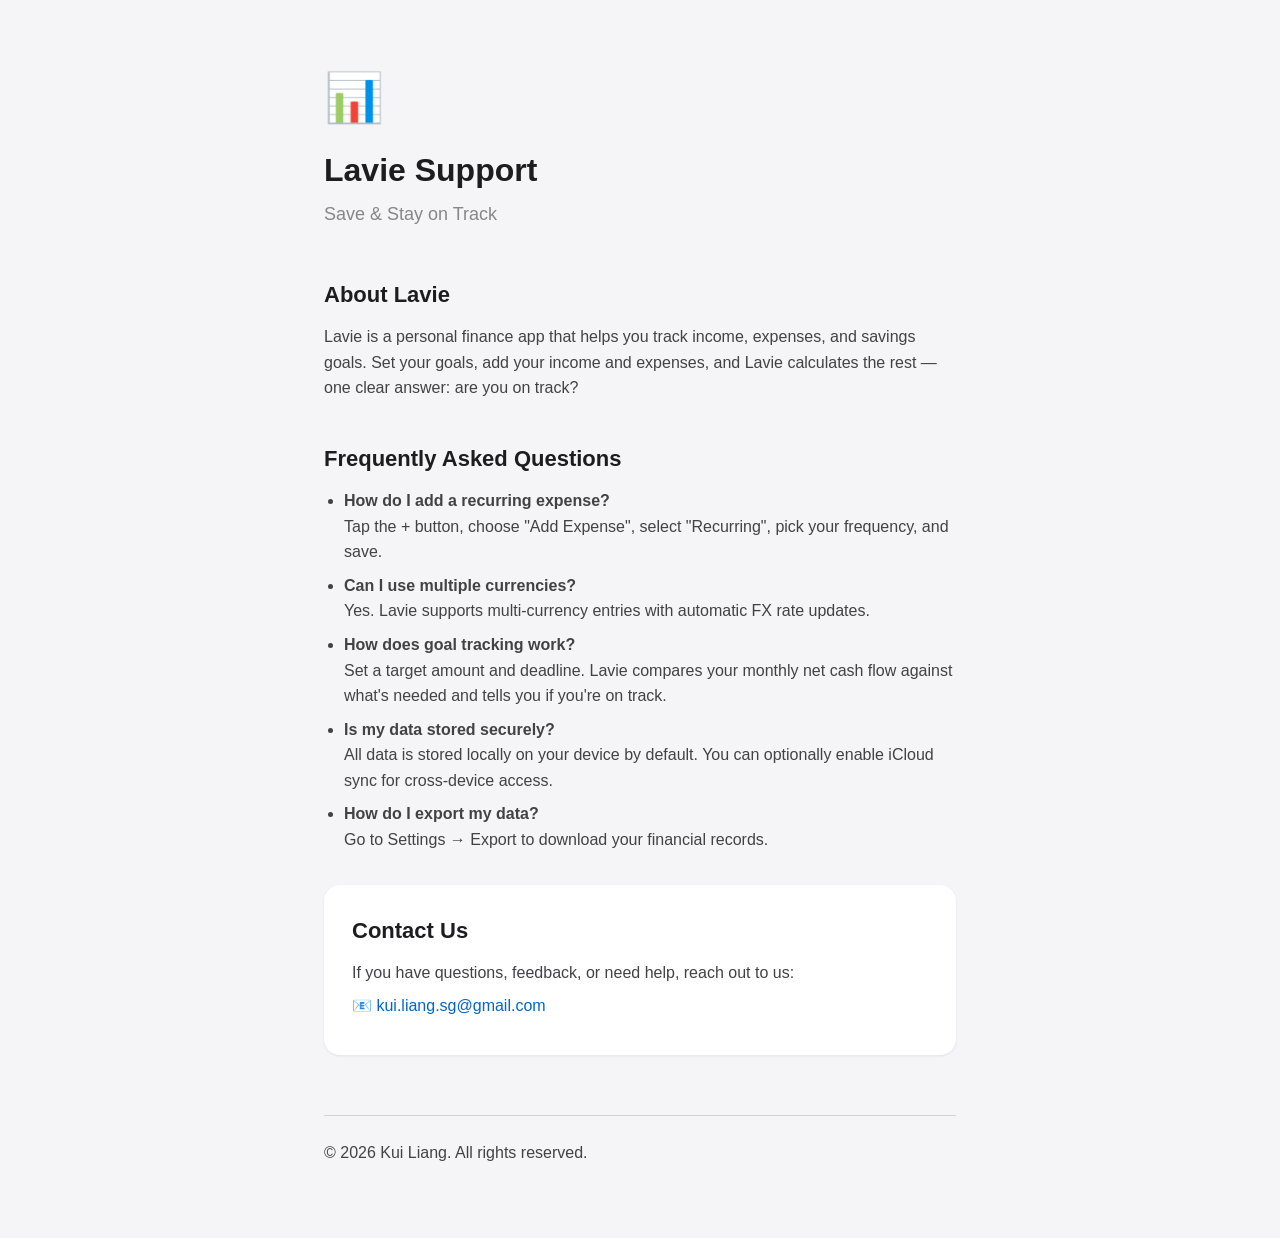
==== index.html @ 5d614c37 "Add initial index.html for Lavie Support page This file contains the HTML structure for the Lavie Su" ====
<!DOCTYPE html>
<html lang="en">
<head>
  <meta charset="UTF-8">
  <meta name="viewport" content="width=device-width, initial-scale=1.0">
  <title>Lavie - Support</title>
  <style>
    * { margin: 0; padding: 0; box-sizing: border-box; }
    body {
      font-family: -apple-system, BlinkMacSystemFont, 'SF Pro Display', 'Helvetica Neue', sans-serif;
      background: #f5f5f7;
      color: #1d1d1f;
      line-height: 1.6;
    }
    .container {
      max-width: 680px;
      margin: 0 auto;
      padding: 60px 24px;
    }
    .logo {
      font-size: 48px;
      margin-bottom: 8px;
    }
    h1 {
      font-size: 32px;
      font-weight: 700;
      margin-bottom: 4px;
    }
    .subtitle {
      color: #86868b;
      font-size: 18px;
      margin-bottom: 48px;
    }
    h2 {
      font-size: 22px;
      font-weight: 600;
      margin-top: 40px;
      margin-bottom: 12px;
    }
    p, li {
      font-size: 16px;
      color: #424245;
      margin-bottom: 12px;
    }
    ul { padding-left: 20px; }
    li { margin-bottom: 8px; }
    a { color: #0066cc; text-decoration: none; }
    a:hover { text-decoration: underline; }
    .contact-card {
      background: #fff;
      border-radius: 16px;
      padding: 28px;
      margin-top: 32px;
      box-shadow: 0 1px 3px rgba(0,0,0,0.08);
    }
    .contact-card p { margin-bottom: 8px; }
    .footer {
      margin-top: 60px;
      padding-top: 24px;
      border-top: 1px solid #d2d2d7;
      color: #86868b;
      font-size: 13px;
    }
  </style>
</head>
<body>
  <div class="container">
    <div class="logo">📊</div>
    <h1>Lavie Support</h1>
    <p class="subtitle">Save &amp; Stay on Track</p>

    <h2>About Lavie</h2>
    <p>Lavie is a personal finance app that helps you track income, expenses, and savings goals. Set your goals, add your income and expenses, and Lavie calculates the rest — one clear answer: are you on track?</p>

    <h2>Frequently Asked Questions</h2>
    <ul>
      <li><strong>How do I add a recurring expense?</strong><br>Tap the + button, choose "Add Expense", select "Recurring", pick your frequency, and save.</li>
      <li><strong>Can I use multiple currencies?</strong><br>Yes. Lavie supports multi-currency entries with automatic FX rate updates.</li>
      <li><strong>How does goal tracking work?</strong><br>Set a target amount and deadline. Lavie compares your monthly net cash flow against what's needed and tells you if you're on track.</li>
      <li><strong>Is my data stored securely?</strong><br>All data is stored locally on your device by default. You can optionally enable iCloud sync for cross-device access.</li>
      <li><strong>How do I export my data?</strong><br>Go to Settings → Export to download your financial records.</li>
    </ul>

    <div class="contact-card">
      <h2 style="margin-top:0">Contact Us</h2>
      <p>If you have questions, feedback, or need help, reach out to us:</p>
      <p>📧 <a href="mailto:kui.liang.sg@gmail.com">kui.liang.sg@gmail.com</a></p>
    </div>

    <div class="footer">
      <p>© 2026 Kui Liang. All rights reserved.</p>
    </div>
  </div>
</body>
</html>
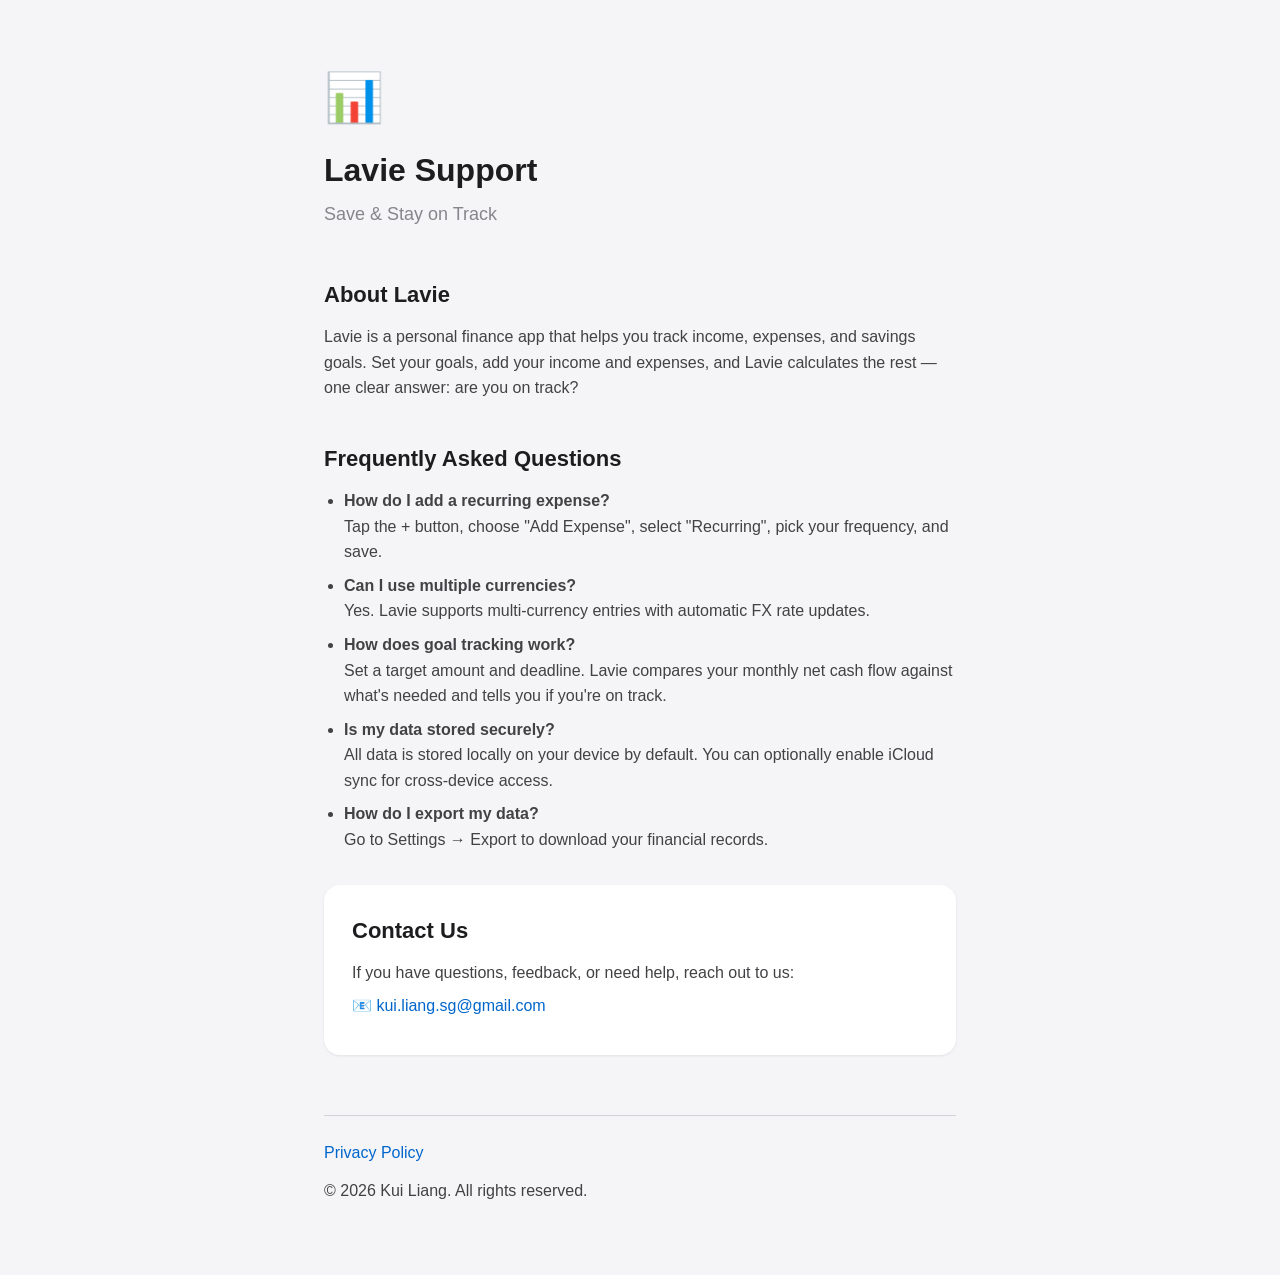
==== commit 13abfd0b: "Add privacy policy page and link from support page Required for App Store submission with in-app sub" ====
--- a/index.html
+++ b/index.html
@@ -88,7 +88,8 @@
     </div>
 
     <div class="footer">
-      <p>© 2026 Kui Liang. All rights reserved.</p>
+      <p><a href="privacy-policy.html">Privacy Policy</a></p>
+      <p>&copy; 2026 Kui Liang. All rights reserved.</p>
     </div>
   </div>
 </body>
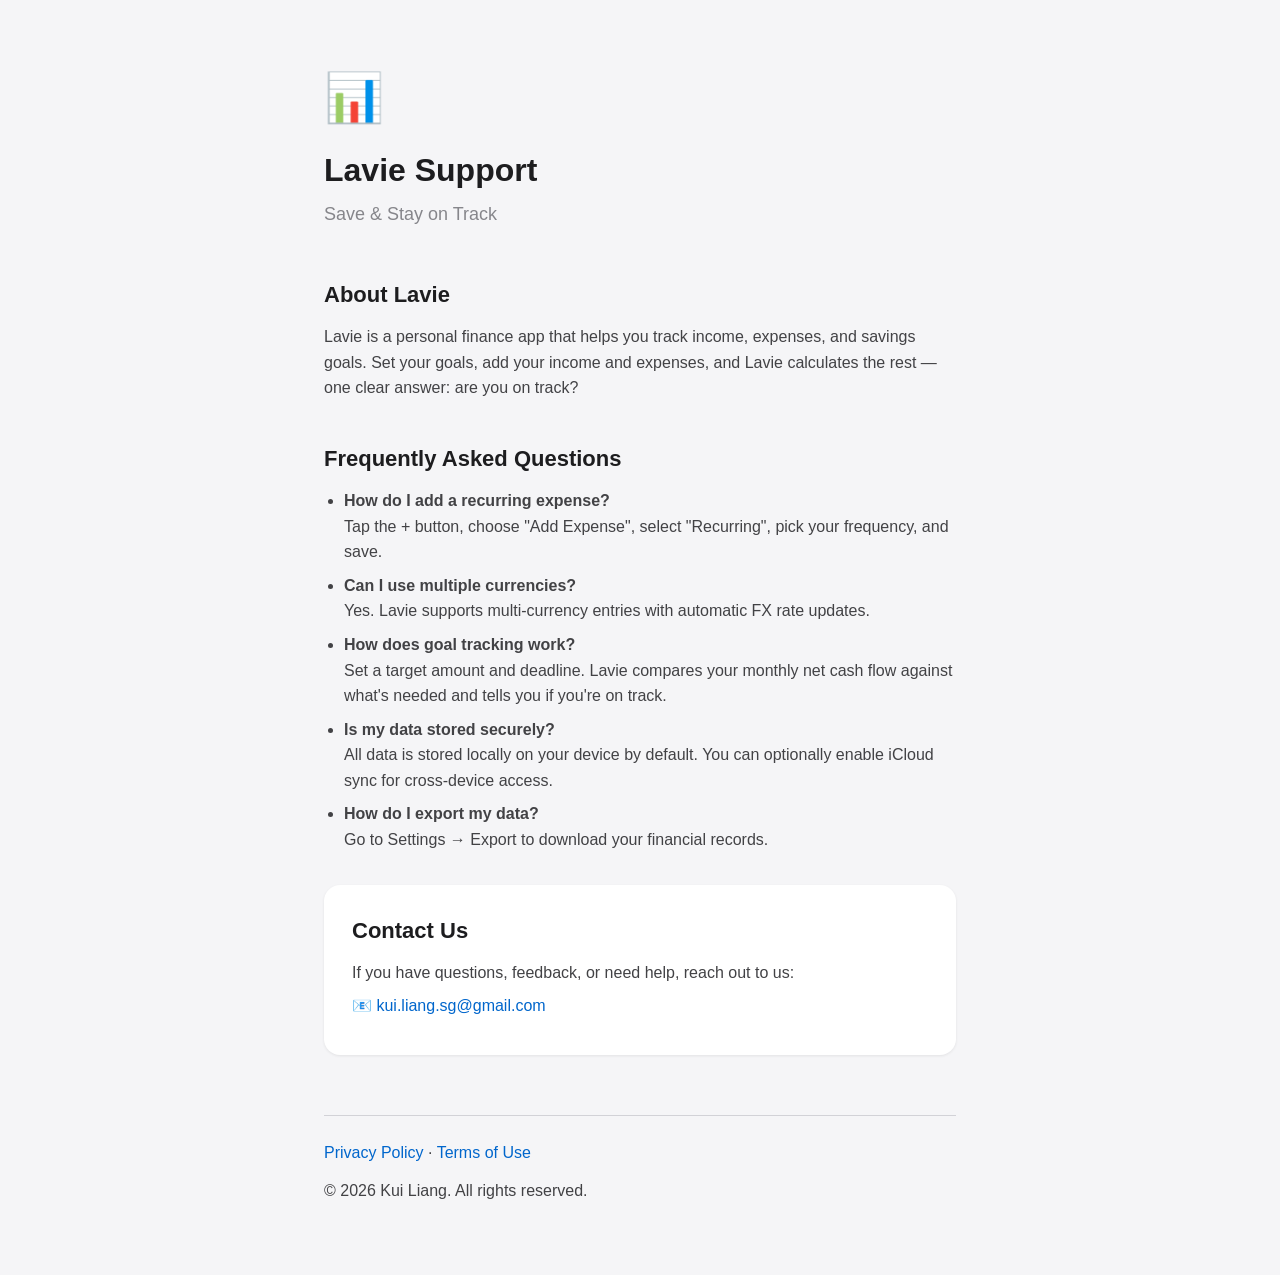
==== commit d6b3d757: "Add Terms of Use page and update footer navigation - Create terms-of-use.html covering acceptance, s" ====
--- a/index.html
+++ b/index.html
@@ -88,7 +88,7 @@
     </div>
 
     <div class="footer">
-      <p><a href="privacy-policy.html">Privacy Policy</a></p>
+      <p><a href="privacy-policy.html">Privacy Policy</a> &middot; <a href="terms-of-use.html">Terms of Use</a></p>
       <p>&copy; 2026 Kui Liang. All rights reserved.</p>
     </div>
   </div>
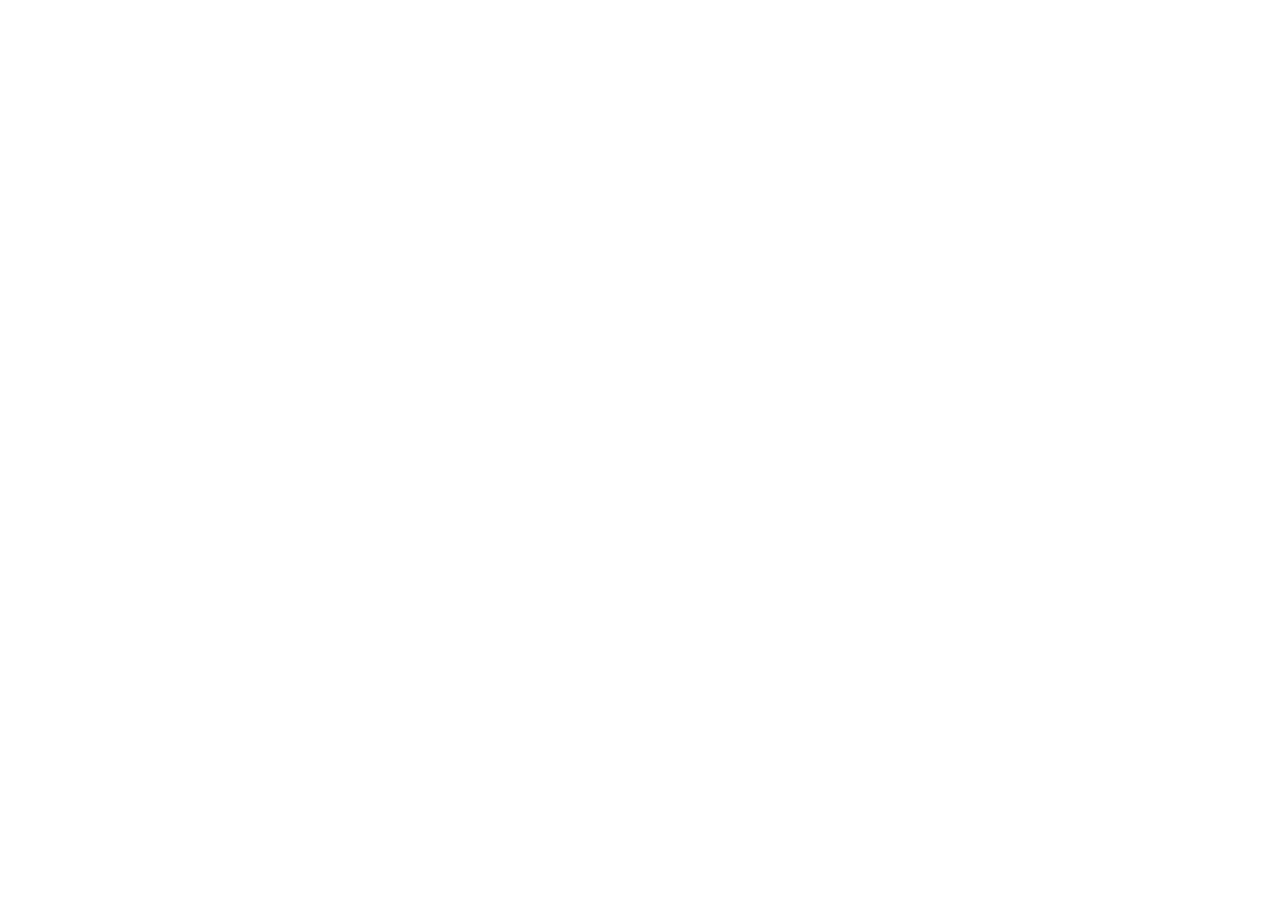
==== commit 341b1aeb: "Move the site to lifebar.app on Cloudflare Pages The pages now live in site/ and are served by the l" ====
--- a/index.html
+++ b/index.html
@@ -1,96 +1,13 @@
 <!DOCTYPE html>
 <html lang="en">
 <head>
-  <meta charset="UTF-8">
-  <meta name="viewport" content="width=device-width, initial-scale=1.0">
-  <title>Lavie - Support</title>
-  <style>
-    * { margin: 0; padding: 0; box-sizing: border-box; }
-    body {
-      font-family: -apple-system, BlinkMacSystemFont, 'SF Pro Display', 'Helvetica Neue', sans-serif;
-      background: #f5f5f7;
-      color: #1d1d1f;
-      line-height: 1.6;
-    }
-    .container {
-      max-width: 680px;
-      margin: 0 auto;
-      padding: 60px 24px;
-    }
-    .logo {
-      font-size: 48px;
-      margin-bottom: 8px;
-    }
-    h1 {
-      font-size: 32px;
-      font-weight: 700;
-      margin-bottom: 4px;
-    }
-    .subtitle {
-      color: #86868b;
-      font-size: 18px;
-      margin-bottom: 48px;
-    }
-    h2 {
-      font-size: 22px;
-      font-weight: 600;
-      margin-top: 40px;
-      margin-bottom: 12px;
-    }
-    p, li {
-      font-size: 16px;
-      color: #424245;
-      margin-bottom: 12px;
-    }
-    ul { padding-left: 20px; }
-    li { margin-bottom: 8px; }
-    a { color: #0066cc; text-decoration: none; }
-    a:hover { text-decoration: underline; }
-    .contact-card {
-      background: #fff;
-      border-radius: 16px;
-      padding: 28px;
-      margin-top: 32px;
-      box-shadow: 0 1px 3px rgba(0,0,0,0.08);
-    }
-    .contact-card p { margin-bottom: 8px; }
-    .footer {
-      margin-top: 60px;
-      padding-top: 24px;
-      border-top: 1px solid #d2d2d7;
-      color: #86868b;
-      font-size: 13px;
-    }
-  </style>
+  <meta charset="utf-8">
+  <title>Moved to lifebar.app</title>
+  <link rel="canonical" href="https://lifebar.app/">
+  <meta http-equiv="refresh" content="0; url=https://lifebar.app/">
+  <script>location.replace("https://lifebar.app/");</script>
 </head>
 <body>
-  <div class="container">
-    <div class="logo">📊</div>
-    <h1>Lavie Support</h1>
-    <p class="subtitle">Save &amp; Stay on Track</p>
-
-    <h2>About Lavie</h2>
-    <p>Lavie is a personal finance app that helps you track income, expenses, and savings goals. Set your goals, add your income and expenses, and Lavie calculates the rest — one clear answer: are you on track?</p>
-
-    <h2>Frequently Asked Questions</h2>
-    <ul>
-      <li><strong>How do I add a recurring expense?</strong><br>Tap the + button, choose "Add Expense", select "Recurring", pick your frequency, and save.</li>
-      <li><strong>Can I use multiple currencies?</strong><br>Yes. Lavie supports multi-currency entries with automatic FX rate updates.</li>
-      <li><strong>How does goal tracking work?</strong><br>Set a target amount and deadline. Lavie compares your monthly net cash flow against what's needed and tells you if you're on track.</li>
-      <li><strong>Is my data stored securely?</strong><br>All data is stored locally on your device by default. You can optionally enable iCloud sync for cross-device access.</li>
-      <li><strong>How do I export my data?</strong><br>Go to Settings → Export to download your financial records.</li>
-    </ul>
-
-    <div class="contact-card">
-      <h2 style="margin-top:0">Contact Us</h2>
-      <p>If you have questions, feedback, or need help, reach out to us:</p>
-      <p>📧 <a href="mailto:kui.liang.sg@gmail.com">kui.liang.sg@gmail.com</a></p>
-    </div>
-
-    <div class="footer">
-      <p><a href="privacy-policy.html">Privacy Policy</a> &middot; <a href="terms-of-use.html">Terms of Use</a></p>
-      <p>&copy; 2026 Kui Liang. All rights reserved.</p>
-    </div>
-  </div>
+  <p>This page has moved to <a href="https://lifebar.app/">https://lifebar.app/</a>.</p>
 </body>
 </html>
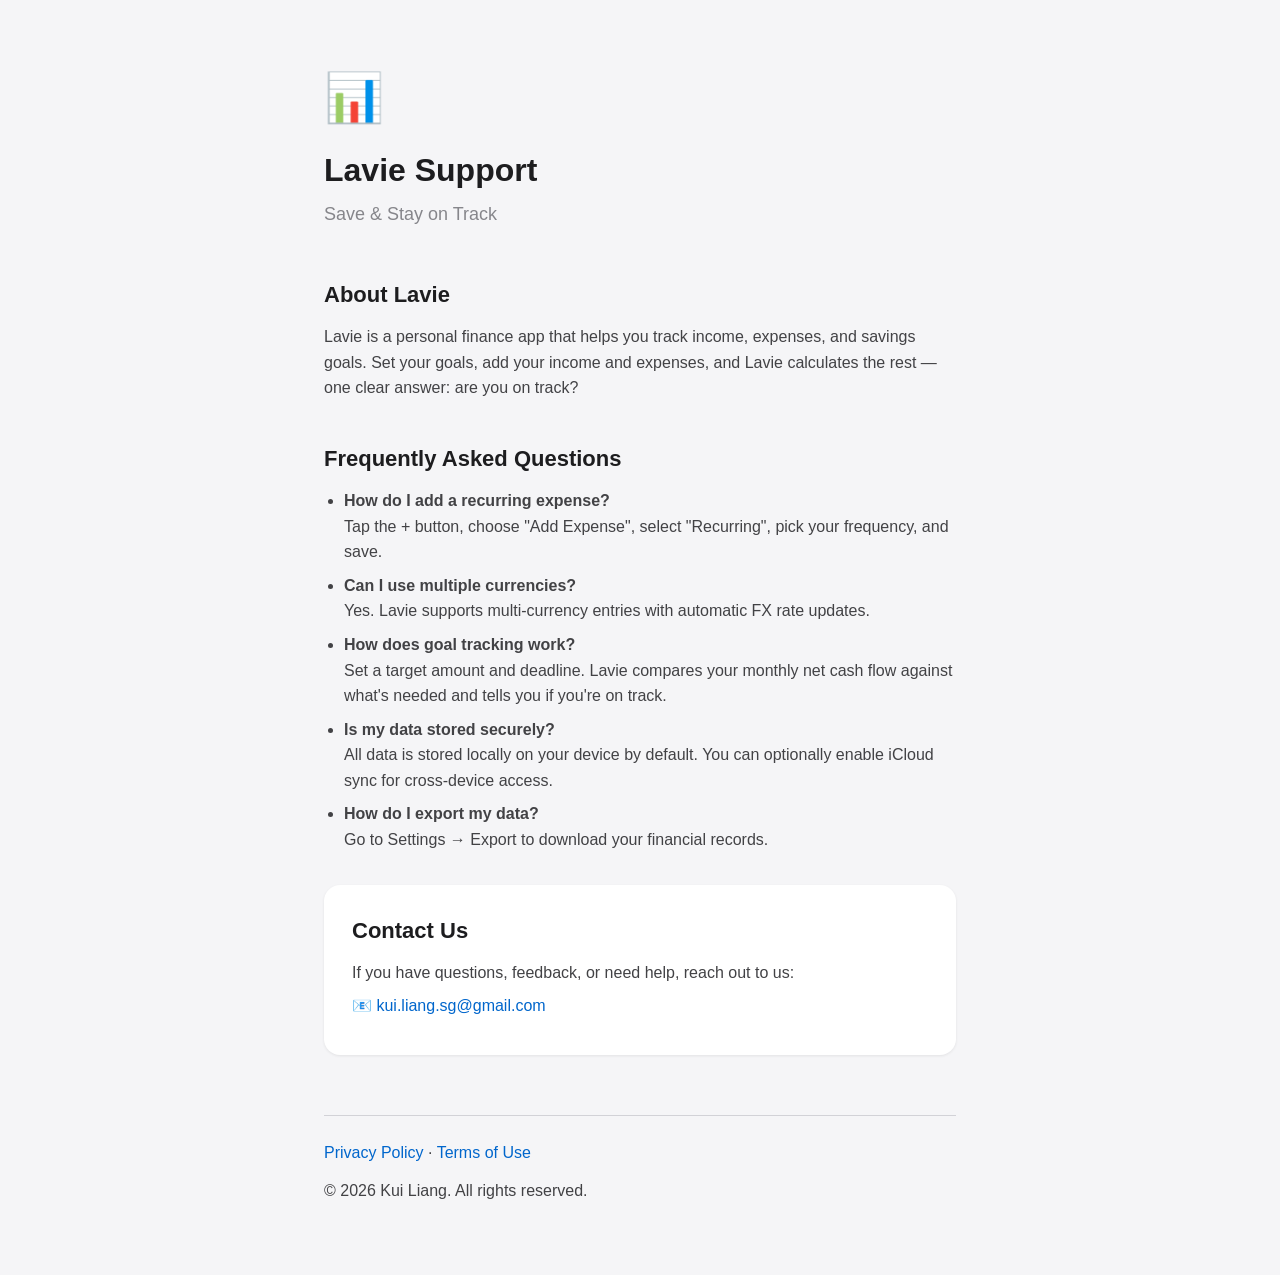
==== commit b0e89666: "Restore the 1.0 pages on GitHub Pages until 2.0 ships The live 1.0 app and its App Store listing lin" ====
--- a/index.html
+++ b/index.html
@@ -1,13 +1,96 @@
 <!DOCTYPE html>
 <html lang="en">
 <head>
-  <meta charset="utf-8">
-  <title>Moved to lifebar.app</title>
-  <link rel="canonical" href="https://lifebar.app/">
-  <meta http-equiv="refresh" content="0; url=https://lifebar.app/">
-  <script>location.replace("https://lifebar.app/");</script>
+  <meta charset="UTF-8">
+  <meta name="viewport" content="width=device-width, initial-scale=1.0">
+  <title>Lavie - Support</title>
+  <style>
+    * { margin: 0; padding: 0; box-sizing: border-box; }
+    body {
+      font-family: -apple-system, BlinkMacSystemFont, 'SF Pro Display', 'Helvetica Neue', sans-serif;
+      background: #f5f5f7;
+      color: #1d1d1f;
+      line-height: 1.6;
+    }
+    .container {
+      max-width: 680px;
+      margin: 0 auto;
+      padding: 60px 24px;
+    }
+    .logo {
+      font-size: 48px;
+      margin-bottom: 8px;
+    }
+    h1 {
+      font-size: 32px;
+      font-weight: 700;
+      margin-bottom: 4px;
+    }
+    .subtitle {
+      color: #86868b;
+      font-size: 18px;
+      margin-bottom: 48px;
+    }
+    h2 {
+      font-size: 22px;
+      font-weight: 600;
+      margin-top: 40px;
+      margin-bottom: 12px;
+    }
+    p, li {
+      font-size: 16px;
+      color: #424245;
+      margin-bottom: 12px;
+    }
+    ul { padding-left: 20px; }
+    li { margin-bottom: 8px; }
+    a { color: #0066cc; text-decoration: none; }
+    a:hover { text-decoration: underline; }
+    .contact-card {
+      background: #fff;
+      border-radius: 16px;
+      padding: 28px;
+      margin-top: 32px;
+      box-shadow: 0 1px 3px rgba(0,0,0,0.08);
+    }
+    .contact-card p { margin-bottom: 8px; }
+    .footer {
+      margin-top: 60px;
+      padding-top: 24px;
+      border-top: 1px solid #d2d2d7;
+      color: #86868b;
+      font-size: 13px;
+    }
+  </style>
 </head>
 <body>
-  <p>This page has moved to <a href="https://lifebar.app/">https://lifebar.app/</a>.</p>
+  <div class="container">
+    <div class="logo">📊</div>
+    <h1>Lavie Support</h1>
+    <p class="subtitle">Save &amp; Stay on Track</p>
+
+    <h2>About Lavie</h2>
+    <p>Lavie is a personal finance app that helps you track income, expenses, and savings goals. Set your goals, add your income and expenses, and Lavie calculates the rest — one clear answer: are you on track?</p>
+
+    <h2>Frequently Asked Questions</h2>
+    <ul>
+      <li><strong>How do I add a recurring expense?</strong><br>Tap the + button, choose "Add Expense", select "Recurring", pick your frequency, and save.</li>
+      <li><strong>Can I use multiple currencies?</strong><br>Yes. Lavie supports multi-currency entries with automatic FX rate updates.</li>
+      <li><strong>How does goal tracking work?</strong><br>Set a target amount and deadline. Lavie compares your monthly net cash flow against what's needed and tells you if you're on track.</li>
+      <li><strong>Is my data stored securely?</strong><br>All data is stored locally on your device by default. You can optionally enable iCloud sync for cross-device access.</li>
+      <li><strong>How do I export my data?</strong><br>Go to Settings → Export to download your financial records.</li>
+    </ul>
+
+    <div class="contact-card">
+      <h2 style="margin-top:0">Contact Us</h2>
+      <p>If you have questions, feedback, or need help, reach out to us:</p>
+      <p>📧 <a href="mailto:kui.liang.sg@gmail.com">kui.liang.sg@gmail.com</a></p>
+    </div>
+
+    <div class="footer">
+      <p><a href="privacy-policy.html">Privacy Policy</a> &middot; <a href="terms-of-use.html">Terms of Use</a></p>
+      <p>&copy; 2026 Kui Liang. All rights reserved.</p>
+    </div>
+  </div>
 </body>
 </html>
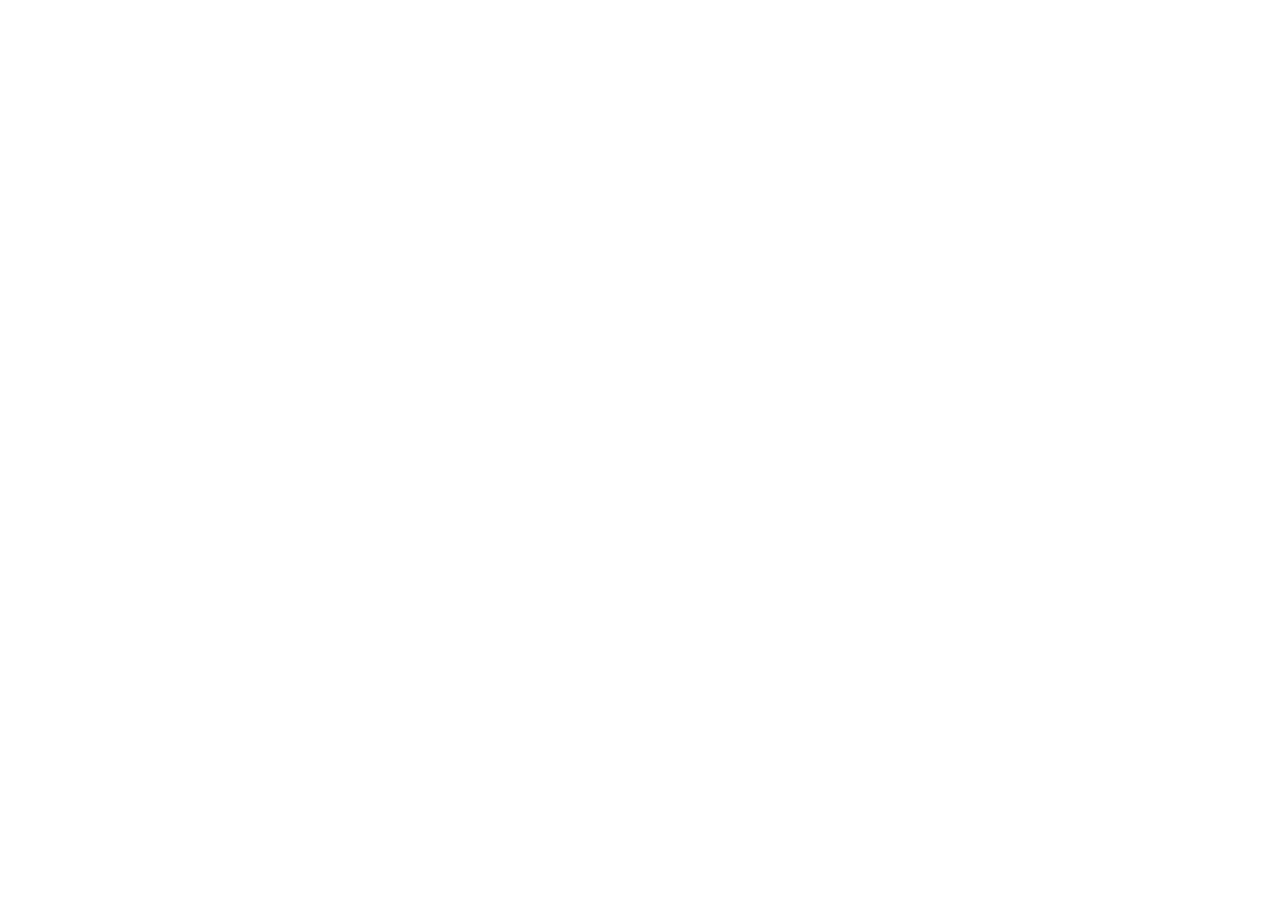
==== commit 368fa59d: "Lavie 2.0 is live: the 1.0 pages forward to lifebar.app musicq.github.io/lavie-support (support), /p" ====
--- a/index.html
+++ b/index.html
@@ -1,96 +1,17 @@
 <!DOCTYPE html>
 <html lang="en">
 <head>
-  <meta charset="UTF-8">
-  <meta name="viewport" content="width=device-width, initial-scale=1.0">
-  <title>Lavie - Support</title>
-  <style>
-    * { margin: 0; padding: 0; box-sizing: border-box; }
-    body {
-      font-family: -apple-system, BlinkMacSystemFont, 'SF Pro Display', 'Helvetica Neue', sans-serif;
-      background: #f5f5f7;
-      color: #1d1d1f;
-      line-height: 1.6;
-    }
-    .container {
-      max-width: 680px;
-      margin: 0 auto;
-      padding: 60px 24px;
-    }
-    .logo {
-      font-size: 48px;
-      margin-bottom: 8px;
-    }
-    h1 {
-      font-size: 32px;
-      font-weight: 700;
-      margin-bottom: 4px;
-    }
-    .subtitle {
-      color: #86868b;
-      font-size: 18px;
-      margin-bottom: 48px;
-    }
-    h2 {
-      font-size: 22px;
-      font-weight: 600;
-      margin-top: 40px;
-      margin-bottom: 12px;
-    }
-    p, li {
-      font-size: 16px;
-      color: #424245;
-      margin-bottom: 12px;
-    }
-    ul { padding-left: 20px; }
-    li { margin-bottom: 8px; }
-    a { color: #0066cc; text-decoration: none; }
-    a:hover { text-decoration: underline; }
-    .contact-card {
-      background: #fff;
-      border-radius: 16px;
-      padding: 28px;
-      margin-top: 32px;
-      box-shadow: 0 1px 3px rgba(0,0,0,0.08);
-    }
-    .contact-card p { margin-bottom: 8px; }
-    .footer {
-      margin-top: 60px;
-      padding-top: 24px;
-      border-top: 1px solid #d2d2d7;
-      color: #86868b;
-      font-size: 13px;
-    }
-  </style>
+  <meta charset="utf-8">
+  <meta name="viewport" content="width=device-width, initial-scale=1">
+  <title>Lavie Support</title>
+  <!-- Lavie 2.0 moved its pages to lifebar.app; GitHub Pages can't send a 301, so this forwards. -->
+  <link rel="canonical" href="https://lifebar.app/support">
+  <meta name="robots" content="noindex">
+  <meta http-equiv="refresh" content="0; url=https://lifebar.app/support">
+  <script>location.replace("https://lifebar.app/support" + location.hash);</script>
+  <style>body{font:16px/1.6 -apple-system,BlinkMacSystemFont,"Helvetica Neue",sans-serif;max-width:560px;margin:80px auto;padding:0 20px;color:#1d1a1c}a{color:#b83e61}@media(prefers-color-scheme:dark){body{background:#0d0b0c;color:#f5f2f4}a{color:#f08ba4}}</style>
 </head>
 <body>
-  <div class="container">
-    <div class="logo">📊</div>
-    <h1>Lavie Support</h1>
-    <p class="subtitle">Save &amp; Stay on Track</p>
-
-    <h2>About Lavie</h2>
-    <p>Lavie is a personal finance app that helps you track income, expenses, and savings goals. Set your goals, add your income and expenses, and Lavie calculates the rest — one clear answer: are you on track?</p>
-
-    <h2>Frequently Asked Questions</h2>
-    <ul>
-      <li><strong>How do I add a recurring expense?</strong><br>Tap the + button, choose "Add Expense", select "Recurring", pick your frequency, and save.</li>
-      <li><strong>Can I use multiple currencies?</strong><br>Yes. Lavie supports multi-currency entries with automatic FX rate updates.</li>
-      <li><strong>How does goal tracking work?</strong><br>Set a target amount and deadline. Lavie compares your monthly net cash flow against what's needed and tells you if you're on track.</li>
-      <li><strong>Is my data stored securely?</strong><br>All data is stored locally on your device by default. You can optionally enable iCloud sync for cross-device access.</li>
-      <li><strong>How do I export my data?</strong><br>Go to Settings → Export to download your financial records.</li>
-    </ul>
-
-    <div class="contact-card">
-      <h2 style="margin-top:0">Contact Us</h2>
-      <p>If you have questions, feedback, or need help, reach out to us:</p>
-      <p>📧 <a href="mailto:kui.liang.sg@gmail.com">kui.liang.sg@gmail.com</a></p>
-    </div>
-
-    <div class="footer">
-      <p><a href="privacy-policy.html">Privacy Policy</a> &middot; <a href="terms-of-use.html">Terms of Use</a></p>
-      <p>&copy; 2026 Kui Liang. All rights reserved.</p>
-    </div>
-  </div>
+  <p>This page has moved to <a href="https://lifebar.app/support">lifebar.app/support</a>.</p>
 </body>
 </html>
